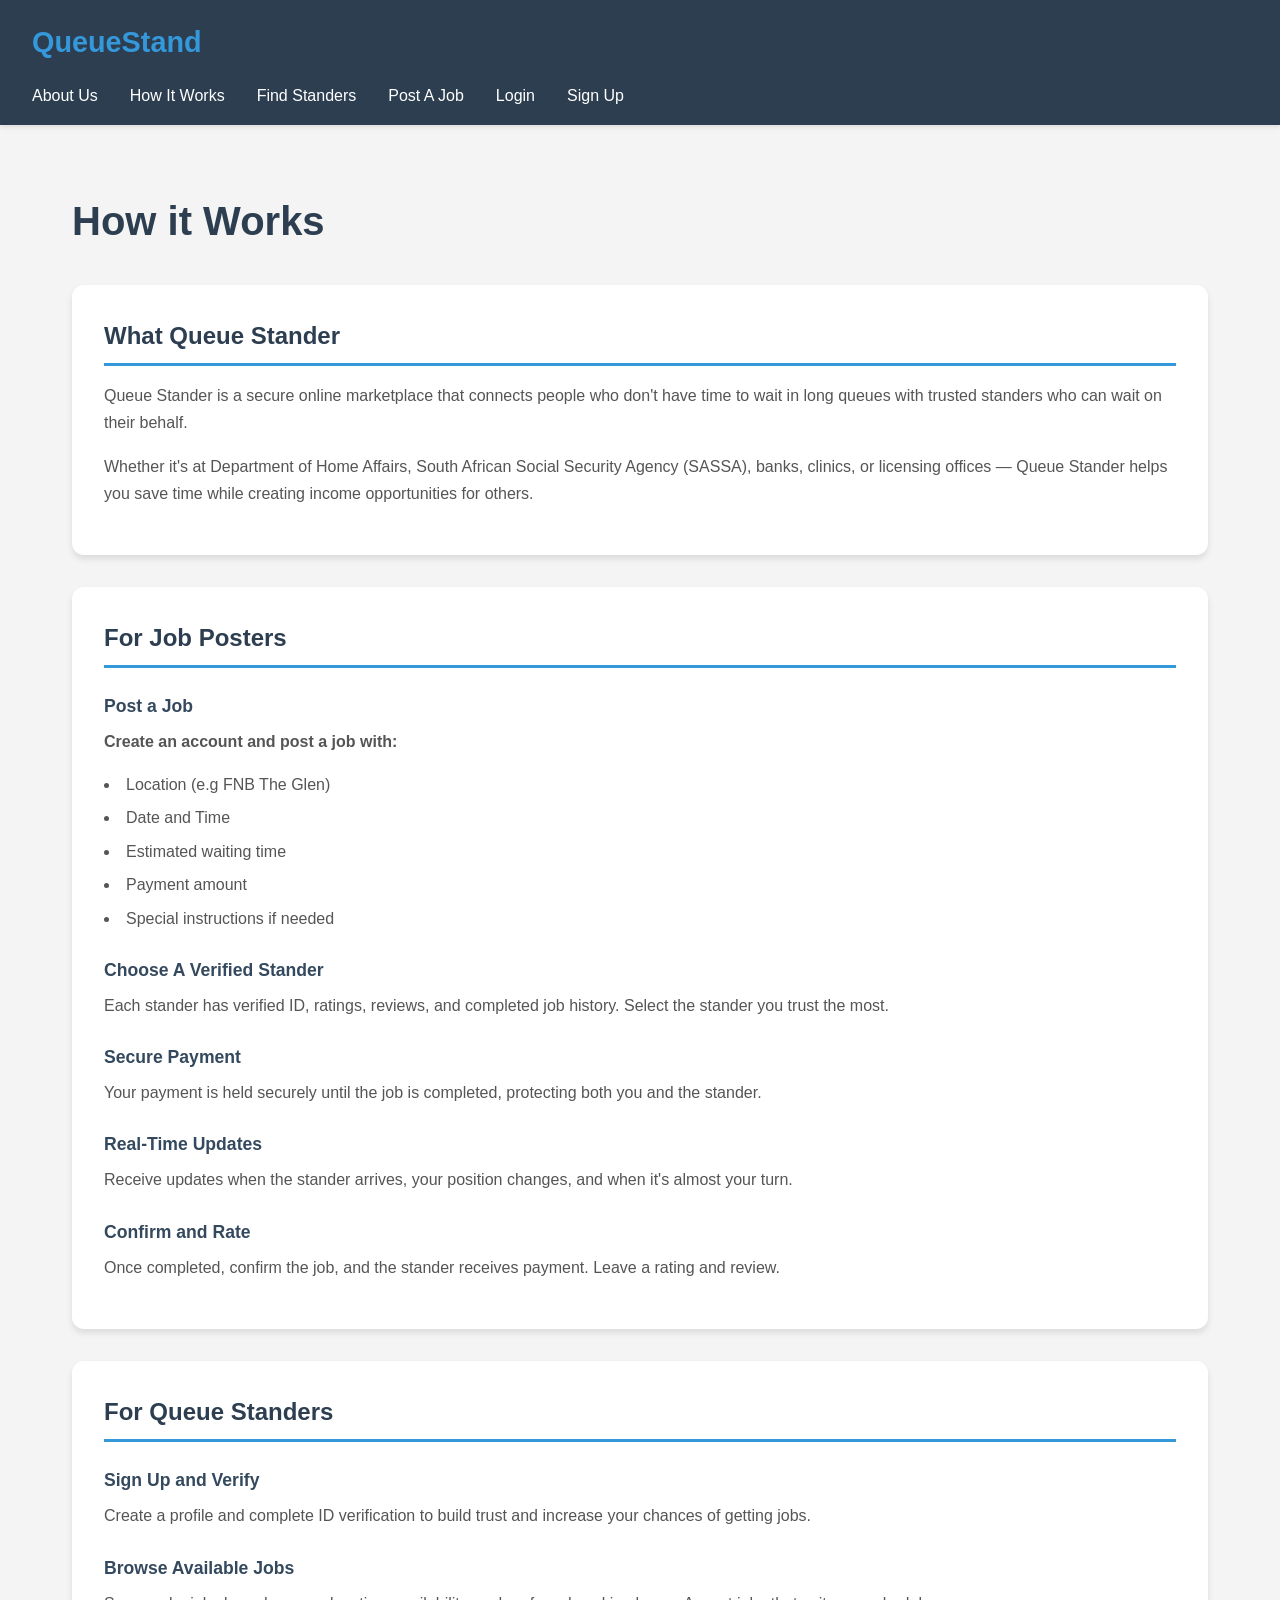
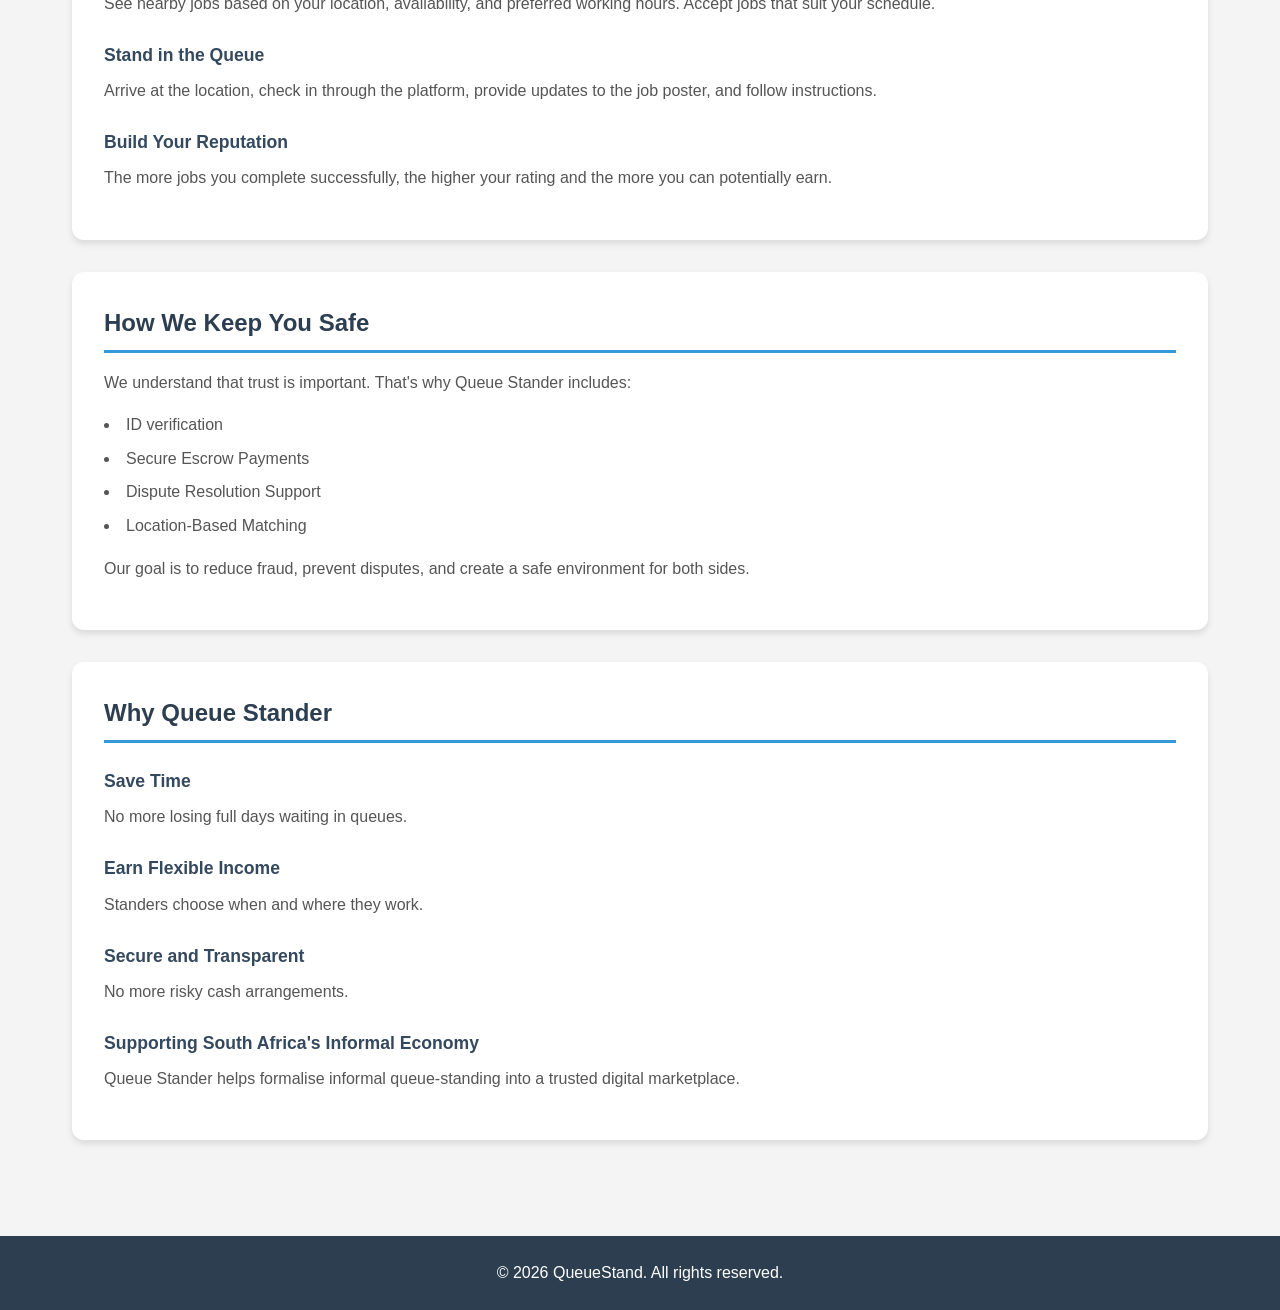
==== how-it-works.html @ 9ed3d036 "Skeloton + CSS" ====
<!doctype html>
<html lang="en">
  <head>
    <meta charset="UTF-8" />
    <meta name="viewport" content="width=device-width, initial-scale=1.0" />
    <title>Queue Stander - Pay Someone to Stand in Queue | South Africa</title>
    <link rel="stylesheet" href="css/styles.css" />
  </head>
  <body>
    <script src="js/navbar.js"></script>

    <main>
      <h1>How it Works</h1>

      <div class="card">
        <h2>What Queue Stander</h2>
        <p>
          Queue Stander is a secure online marketplace that connects people who
          don't have time to wait in long queues with trusted standers who can
          wait on their behalf.
        </p>
        <p>
          Whether it's at Department of Home Affairs, South African Social
          Security Agency (SASSA), banks, clinics, or licensing offices — Queue
          Stander helps you save time while creating income opportunities for
          others.
        </p>
      </div>

      <div class="card">
        <h2>For Job Posters</h2>
        <h3>Post a Job</h3>
        <p><strong>Create an account and post a job with:</strong></p>
        <ul>
          <li>Location (e.g FNB The Glen)</li>
          <li>Date and Time</li>
          <li>Estimated waiting time</li>
          <li>Payment amount</li>
          <li>Special instructions if needed</li>
        </ul>

        <h3>Choose A Verified Stander</h3>
        <p>
          Each stander has verified ID, ratings, reviews, and completed job
          history. Select the stander you trust the most.
        </p>

        <h3>Secure Payment</h3>
        <p>
          Your payment is held securely until the job is completed, protecting
          both you and the stander.
        </p>

        <h3>Real-Time Updates</h3>
        <p>
          Receive updates when the stander arrives, your position changes, and
          when it's almost your turn.
        </p>

        <h3>Confirm and Rate</h3>
        <p>
          Once completed, confirm the job, and the stander receives payment.
          Leave a rating and review.
        </p>
      </div>

      <div class="card">
        <h2>For Queue Standers</h2>
        <h3>Sign Up and Verify</h3>
        <p>
          Create a profile and complete ID verification to build trust and
          increase your chances of getting jobs.
        </p>

        <h3>Browse Available Jobs</h3>
        <p>
          See nearby jobs based on your location, availability, and preferred
          working hours. Accept jobs that suit your schedule.
        </p>

        <h3>Stand in the Queue</h3>
        <p>
          Arrive at the location, check in through the platform, provide updates
          to the job poster, and follow instructions.
        </p>

        <h3>Build Your Reputation</h3>
        <p>
          The more jobs you complete successfully, the higher your rating and
          the more you can potentially earn.
        </p>
      </div>

      <div class="card">
        <h2>How We Keep You Safe</h2>
        <p>
          We understand that trust is important. That's why Queue Stander
          includes:
        </p>
        <ul>
          <li>ID verification</li>
          <li>Secure Escrow Payments</li>
          <li>Dispute Resolution Support</li>
          <li>Location-Based Matching</li>
        </ul>
        <p>
          Our goal is to reduce fraud, prevent disputes, and create a safe
          environment for both sides.
        </p>
      </div>

      <div class="card">
        <h2>Why Queue Stander</h2>
        <h3>Save Time</h3>
        <p>No more losing full days waiting in queues.</p>

        <h3>Earn Flexible Income</h3>
        <p>Standers choose when and where they work.</p>

        <h3>Secure and Transparent</h3>
        <p>No more risky cash arrangements.</p>

        <h3>Supporting South Africa's Informal Economy</h3>
        <p>
          Queue Stander helps formalise informal queue-standing into a trusted
          digital marketplace.
        </p>
      </div>
    </main>

    <script src="js/footer.js"></script>
  </body>
</html>
---- css/styles.css ----
* {
  margin: 0;
  padding: 0;
  box-sizing: border-box;
}

body {
  font-family: 'Segoe UI', Tahoma, Geneva, Verdana, sans-serif;
  line-height: 1.6;
  color: #333;
  background-color: #f4f4f4;
}

header {
  background: #2c3e50;
  color: white;
  padding: 1rem 2rem;
  box-shadow: 0 2px 5px rgba(0,0,0,0.1);
}

header h1 a {
  color: #3498db;
  text-decoration: none;
  font-size: 1.8rem;
}

nav ul {
  list-style: none;
  display: flex;
  gap: 2rem;
  margin-top: 1rem;
}

nav a {
  color: white;
  text-decoration: none;
  transition: color 0.3s;
}

nav a:hover {
  color: #3498db;
}

main {
  max-width: 1200px;
  margin: 2rem auto;
  padding: 2rem;
  background: #f4f4f4;
  border-radius: 8px;
}

main h1 {
  color: #2c3e50;
  margin-bottom: 2rem;
  font-size: 2.5rem;
}

main h2 {
  color: #34495e;
  margin: 1rem 0 1rem;
}

main h3 {
  color: #2c3e50;
  margin-bottom: 0.5rem;
}

section {
  margin-bottom: 3rem;
}

section p {
  margin-bottom: 1rem;
}

section ul {
  margin: 1rem 0 0.5rem;
  padding-left: 0;
  list-style-position: inside;
}

section a {
  display: inline-block;
  background: #3498db;
  color: white;
  padding: 0.8rem 1.5rem;
  text-decoration: none;
  border-radius: 5px;
  margin-right: 1rem;
  transition: background 0.3s;
}

section a:hover {
  background: #2980b9;
}

form div {
  margin-bottom: 1.5rem;
}

form label {
  display: block;
  font-weight: bold;
  margin-bottom: 0.5rem;
  color: #2c3e50;
}

form input,
form textarea {
  width: 100%;
  padding: 0.8rem;
  border: 1px solid #ddd;
  border-radius: 5px;
  font-size: 1rem;
  font-family: inherit;
}

form input:focus,
form textarea:focus {
  outline: none;
  border-color: #3498db;
}

form button {
  background: #27ae60;
  color: white;
  padding: 1rem 2rem;
  border: none;
  border-radius: 5px;
  font-size: 1.1rem;
  cursor: pointer;
  transition: background 0.3s;
}

form button:hover {
  background: #229954;
}

.card {
  background: white;
  padding: 2rem;
  margin-bottom: 2rem;
  border-radius: 12px;
  box-shadow: 0 4px 6px rgba(0,0,0,0.1);
  transition: transform 0.3s, box-shadow 0.3s;
}

.card:hover {
  transform: translateY(-4px);
  box-shadow: 0 8px 12px rgba(0,0,0,0.15);
}

.card h2 {
  color: #2c3e50;
  margin: 0 0 1rem 0;
  padding-bottom: 0.5rem;
  border-bottom: 3px solid #3498db;
}

.card h3 {
  color: #34495e;
  margin-top: 1.5rem;
  margin-bottom: 0.5rem;
  font-size: 1.1rem;
}

.card p {
  color: #555;
  margin-bottom: 1rem;
  line-height: 1.7;
}

.card ul {
  margin: 1rem 0;
  padding-left: 0;
  list-style-position: inside;
}

.card li {
  color: #555;
  margin-bottom: 0.5rem;
}

footer {
  background: #2c3e50;
  color: white;
  text-align: center;
  padding: 1.5rem;
  margin-top: 2rem;
}

@media (max-width: 768px) {
  nav ul {
    flex-direction: column;
    gap: 0.5rem;
  }
  
  main {
    margin: 1rem;
    padding: 1rem;
  }
  
  section a {
    display: block;
    margin-bottom: 0.5rem;
  }
}
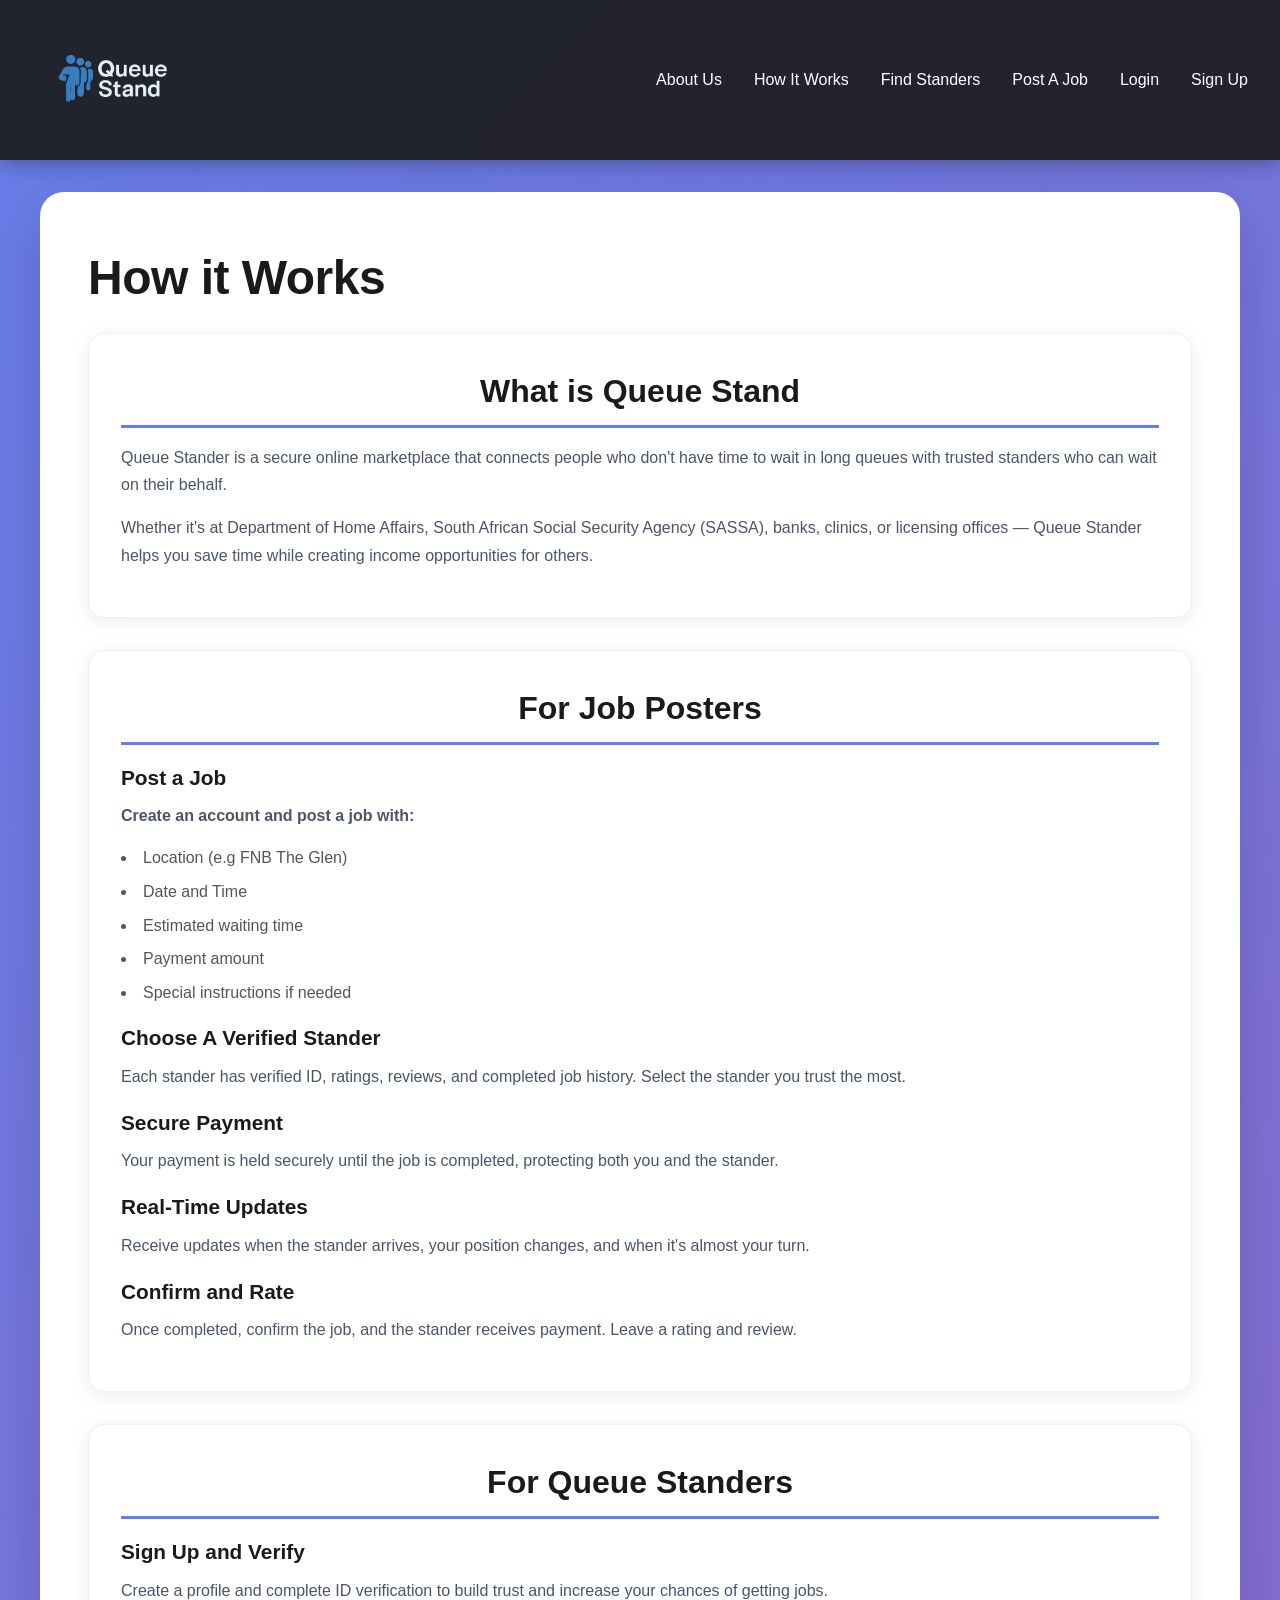
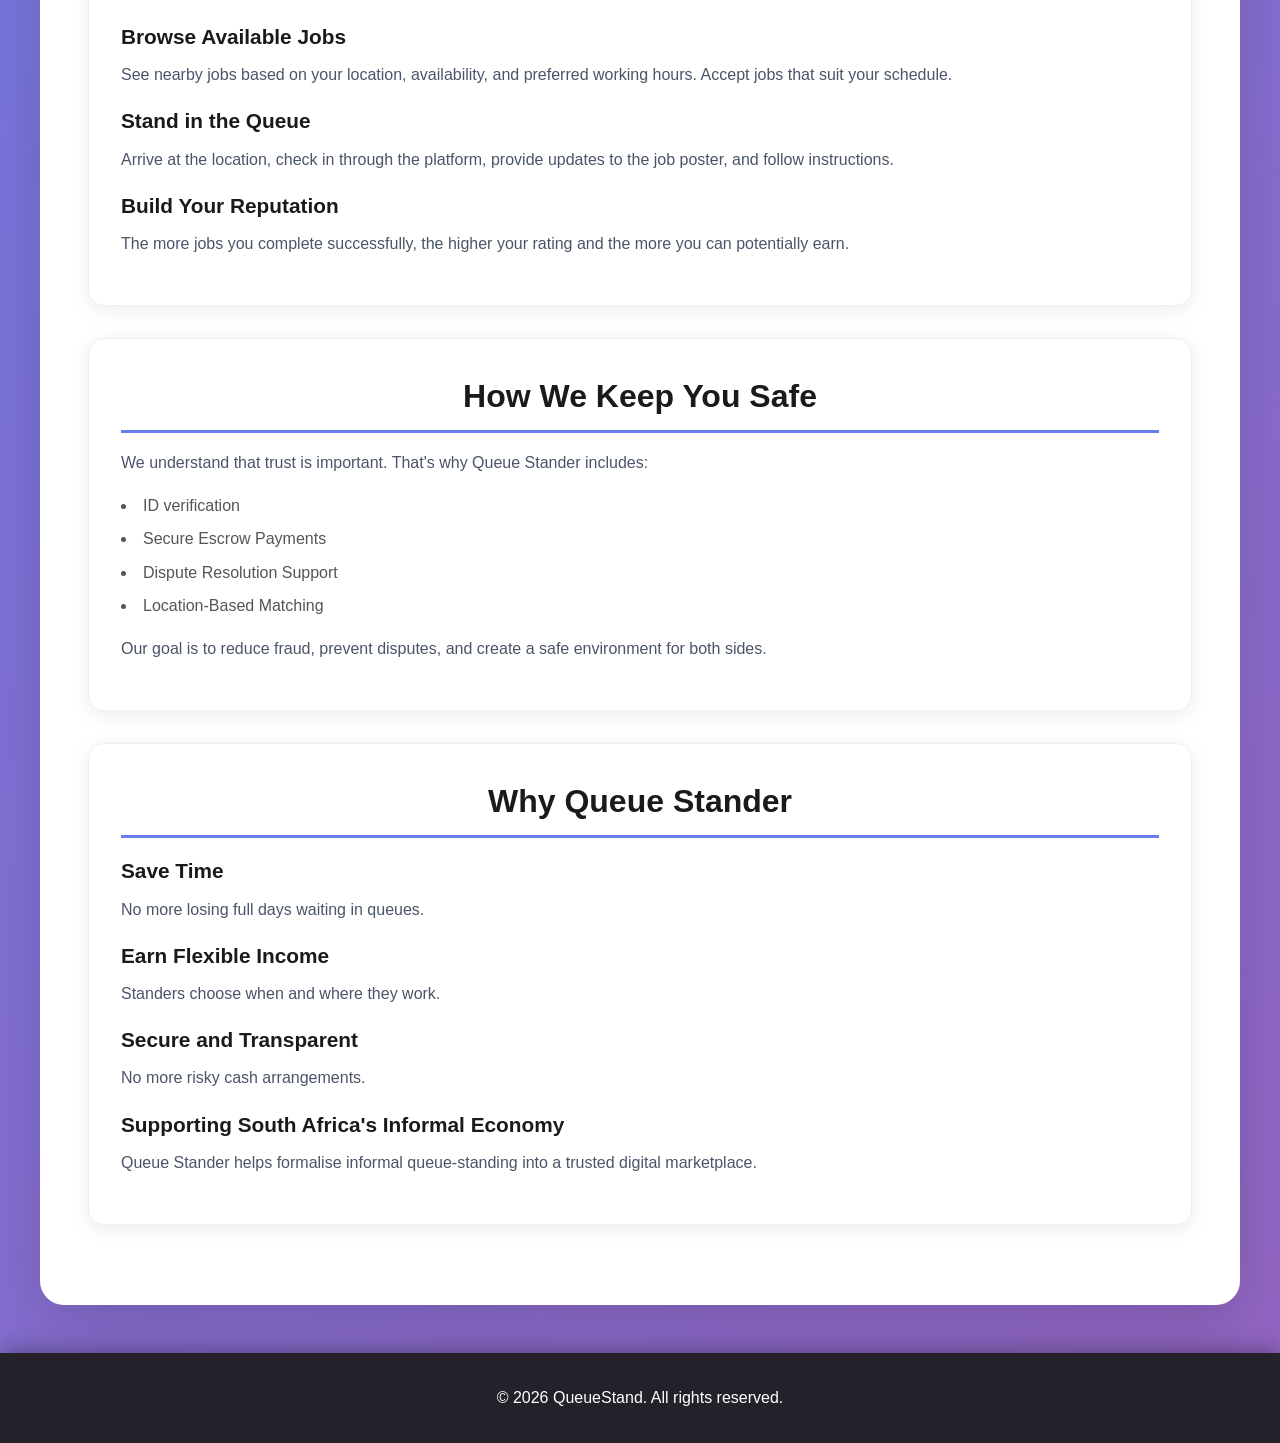
==== commit 8dc66846: "ui update: purple gradient + logo" ====
--- a/how-it-works.html
+++ b/how-it-works.html
@@ -13,7 +13,7 @@
       <h1>How it Works</h1>
 
       <div class="card">
-        <h2>What Queue Stander</h2>
+        <h2>What is Queue Stand</h2>
         <p>
           Queue Stander is a secure online marketplace that connects people who
           don't have time to wait in long queues with trusted standers who can
--- a/css/styles.css
+++ b/css/styles.css
@@ -5,64 +5,86 @@
 }
 
 body {
-  font-family: 'Segoe UI', Tahoma, Geneva, Verdana, sans-serif;
+  font-family: -apple-system, BlinkMacSystemFont, 'Segoe UI', Roboto, 'Helvetica Neue', Arial, sans-serif;
   line-height: 1.6;
-  color: #333;
-  background-color: #f4f4f4;
+  color: #1a1a1a;
+  background: linear-gradient(135deg, #667eea 0%, #9365c2 100%);
+  min-height: 100vh;
 }
 
 header {
-  background: #2c3e50;
-  color: white;
-  padding: 1rem 2rem;
-  box-shadow: 0 2px 5px rgba(0,0,0,0.1);
+  background: rgba(26, 26, 26, 0.9);
+  backdrop-filter: blur(10px);
+  color: white;
+  padding: 0 2rem;
+  box-shadow: 0 4px 20px rgba(0,0,0,0.3);
+  width: 100%;
+}
+
+header > div {
+  display: flex;
+  justify-content: space-between;
+  align-items: center;
 }
 
 header h1 a {
-  color: #3498db;
+  color: #a78bfa;
   text-decoration: none;
   font-size: 1.8rem;
+  font-weight: 700;
+}
+
+header h1 img {
+  height: 10rem;
+  vertical-align: middle;
 }
 
 nav ul {
   list-style: none;
   display: flex;
   gap: 2rem;
-  margin-top: 1rem;
 }
 
 nav a {
   color: white;
   text-decoration: none;
   transition: color 0.3s;
+  font-weight: 500;
 }
 
 nav a:hover {
-  color: #3498db;
+  color: #a78bfa;
 }
 
 main {
   max-width: 1200px;
   margin: 2rem auto;
-  padding: 2rem;
-  background: #f4f4f4;
-  border-radius: 8px;
+  padding: 3rem;
+  background: white;
+  border-radius: 24px;
+  box-shadow: 0 20px 60px rgba(0,0,0,0.15);
 }
 
 main h1 {
-  color: #2c3e50;
-  margin-bottom: 2rem;
-  font-size: 2.5rem;
+  color: #1a1a1a;
+  margin-bottom: 1rem;
+  font-size: 3rem;
+  font-weight: 700;
+  letter-spacing: -0.5px;
 }
 
 main h2 {
-  color: #34495e;
+  color: #1a1a1a;
   margin: 1rem 0 1rem;
+  font-size: 2rem;
+  font-weight: 700;
+  text-align: center;
 }
 
 main h3 {
-  color: #2c3e50;
-  margin-bottom: 0.5rem;
+  color: #1a1a1a;
+  margin-bottom: 0.5rem;
+  font-weight: 600;
 }
 
 section {
@@ -71,6 +93,8 @@
 
 section p {
   margin-bottom: 1rem;
+  color: #4a5568;
+  font-size: 1.1rem;
 }
 
 section ul {
@@ -81,17 +105,20 @@
 
 section a {
   display: inline-block;
-  background: #3498db;
-  color: white;
-  padding: 0.8rem 1.5rem;
+  background: linear-gradient(135deg, #007bc2 0%, #9365c2 100%);
+  color: white;
+  padding: 1rem 2rem;
   text-decoration: none;
-  border-radius: 5px;
+  border-radius: 12px;
   margin-right: 1rem;
-  transition: background 0.3s;
+  transition: transform 0.3s, box-shadow 0.3s;
+  font-weight: 600;
+  box-shadow: 0 4px 15px #b4b6ee;
 }
 
 section a:hover {
-  background: #2980b9;
+  transform: translateY(-2px);
+  box-shadow: 0 6px 20px #4362ca;
 }
 
 form div {
@@ -118,7 +145,7 @@
 form input:focus,
 form textarea:focus {
   outline: none;
-  border-color: #3498db;
+  border-color: #007bc2;
 }
 
 form button {
@@ -140,34 +167,49 @@
   background: white;
   padding: 2rem;
   margin-bottom: 2rem;
-  border-radius: 12px;
-  box-shadow: 0 4px 6px rgba(0,0,0,0.1);
+  border-radius: 16px;
+  box-shadow: 0 4px 20px rgba(0,0,0,0.08);
   transition: transform 0.3s, box-shadow 0.3s;
+  border: 1px solid #f0f0f0;
 }
 
 .card:hover {
-  transform: translateY(-4px);
-  box-shadow: 0 8px 12px rgba(0,0,0,0.15);
+  transform: translateY(-8px);
+  box-shadow: 0 12px 40px #4362ca;
+  border-color: #007bc2;
 }
 
 .card h2 {
-  color: #2c3e50;
+  color: #1a1a1a;
   margin: 0 0 1rem 0;
   padding-bottom: 0.5rem;
-  border-bottom: 3px solid #3498db;
+  border-bottom: 3px solid #667eea;
+}
+
+.grid {
+  display: grid;
+  grid-template-columns: repeat(auto-fit, minmax(250px, 1fr));
+  gap: 2rem;
+  margin-top: 2rem;
+}
+
+.hero {
+  text-align: center;
 }
 
 .card h3 {
-  color: #34495e;
-  margin-top: 1.5rem;
-  margin-bottom: 0.5rem;
-  font-size: 1.1rem;
+  color: #1a1a1a;
+  margin-top: 0;
+  margin-bottom: 0.5rem;
+  font-size: 1.3rem;
+  font-weight: 600;
 }
 
 .card p {
-  color: #555;
+  color: #4a5568;
   margin-bottom: 1rem;
   line-height: 1.7;
+  font-size: 1rem;
 }
 
 .card ul {
@@ -182,11 +224,13 @@
 }
 
 footer {
-  background: #2c3e50;
+  background: rgba(26, 26, 26, 0.9);
+  backdrop-filter: blur(10px);
   color: white;
   text-align: center;
-  padding: 1.5rem;
-  margin-top: 2rem;
+  padding: 2rem;
+  margin-top: 3rem;
+  box-shadow: 0 -4px 20px rgba(0,0,0,0.3);
 }
 
 @media (max-width: 768px) {
@@ -204,4 +248,8 @@
     display: block;
     margin-bottom: 0.5rem;
   }
-}
+
+  .grid {
+    grid-template-columns: 1fr;
+  }
+}
